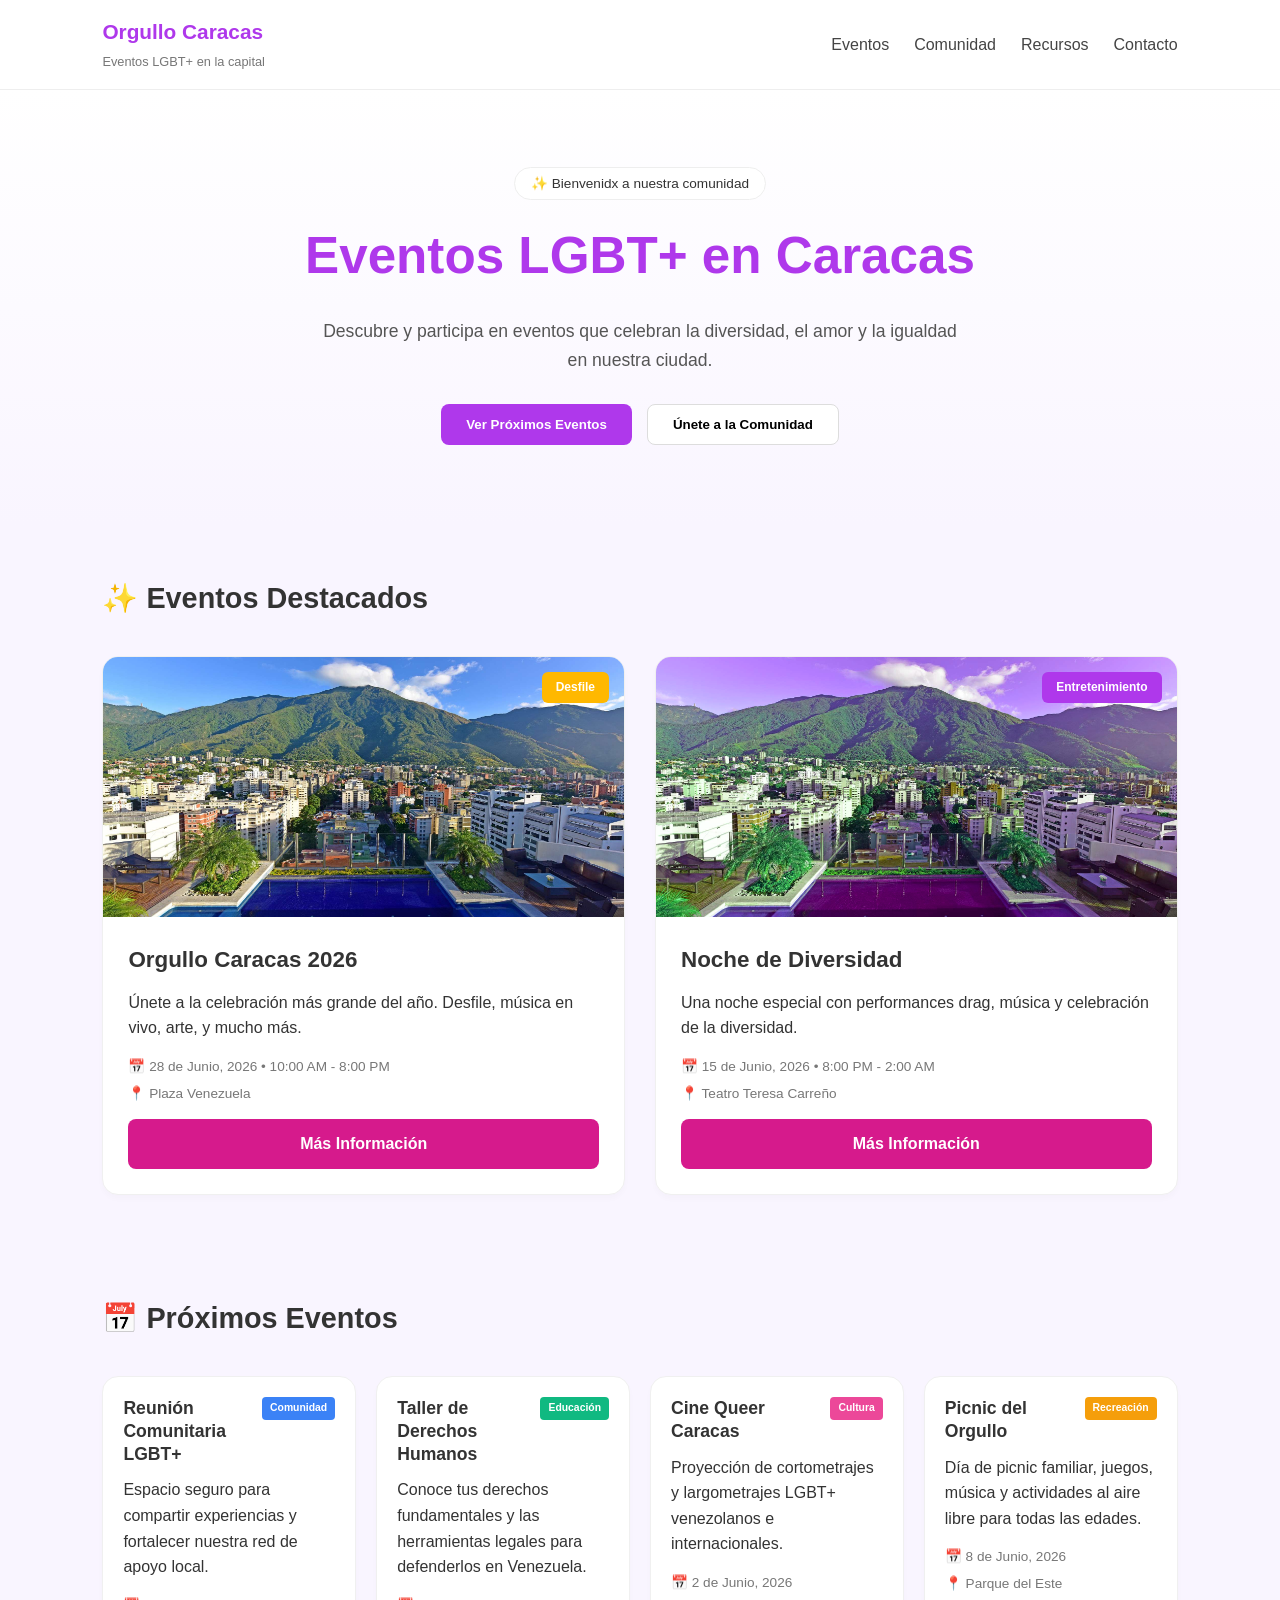
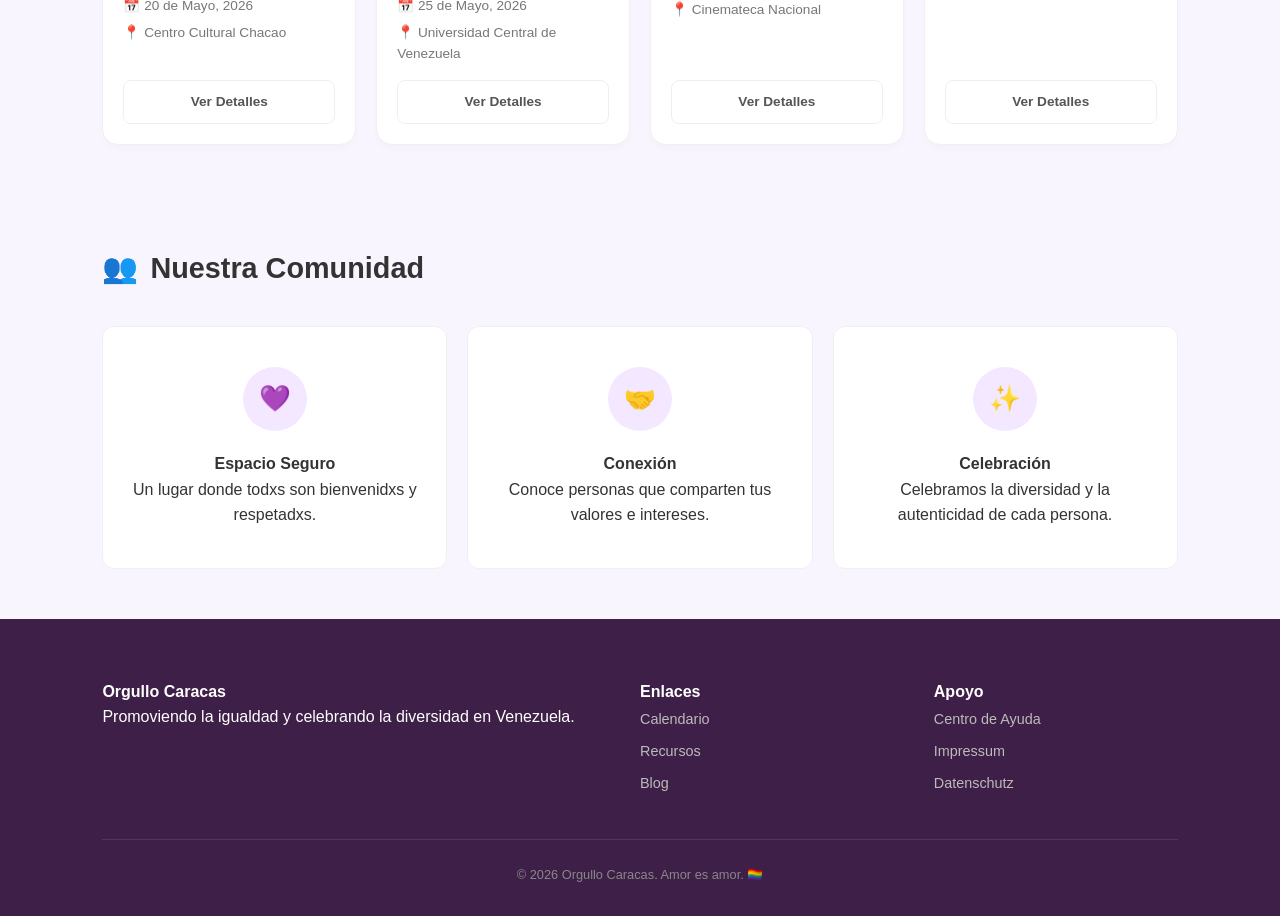
==== index.html @ 5d3c58b3 "Initial commit: mi guayoyo website structure and styles" ====
<!DOCTYPE html>
<html lang="es">
<head>
    <meta charset="UTF-8">
    <meta name="viewport" content="width=device-width, initial-scale=1.0">
    <title>Orgullo Caracas | Eventos LGBT+ en la capital</title>
    <link rel="stylesheet" href="assets/css/style.css">
</head>
<body>

<header>
    <nav>
        <div class="logo">
            <strong>Orgullo Caracas</strong>
            <span>Eventos LGBT+ en la capital</span>
        </div>
        <ul>
            <li><a href="#eventos">Eventos</a></li>
            <li><a href="#comunidad">Comunidad</a></li>
            <li><a href="#recursos">Recursos</a></li>
            <li><a href="#contacto">Contacto</a></li>
        </ul>
    </nav>
</header>

<main>
    <!-- HERO SECTION -->
    <section id="hero">
        <span class="badge">✨ Bienvenidx a nuestra comunidad</span>
        <h1>Eventos LGBT+ en Caracas</h1>
        <p>Descubre y participa en eventos que celebran la diversidad, el amor y la igualdad en nuestra ciudad.</p>
        <div class="hero-btns">
            <button class="btn-primary">Ver Próximos Eventos</button>
            <button class="btn-secondary">Únete a la Comunidad</button>
        </div>
    </section>

    <!-- EVENTOS DESTACADOS -->
    <section id="destacados">
        <h2>✨ Eventos Destacados</h2>
        <div class="grid-large">
            <article>
                <div class="event-image">
                    <img src="assets/img/events/original.jpeg" alt="Orgullo Caracas 2026">
                    <span class="category-tag tag-desfile">Desfile</span>
                </div>
                <div class="card-body">
                    <h3>Orgullo Caracas 2026</h3>
                    <p>Únete a la celebración más grande del año. Desfile, música en vivo, arte, y mucho más.</p>
                    <div class="event-info">
                        <span>📅 28 de Junio, 2026 • 10:00 AM - 8:00 PM</span>
                        <span>📍 Plaza Venezuela</span>
                    </div>
                    <a href="#" class="btn-action">Más Información</a>
                </div>
            </article>

            <article>
                <div class="event-image">
                    <img src="assets/img/events/original.jpeg" alt="Noche de Diversidad" style="filter: hue-rotate(45deg);">
                    <span class="category-tag tag-ent">Entretenimiento</span>
                </div>
                <div class="card-body">
                    <h3>Noche de Diversidad</h3>
                    <p>Una noche especial con performances drag, música y celebración de la diversidad.</p>
                    <div class="event-info">
                        <span>📅 15 de Junio, 2026 • 8:00 PM - 2:00 AM</span>
                        <span>📍 Teatro Teresa Carreño</span>
                    </div>
                    <a href="#" class="btn-action">Más Información</a>
                </div>
            </article>
        </div>
    </section>

    <!-- PRÓXIMOS EVENTOS (Restored Text) -->
    <section id="eventos">
        <h2>📅 Próximos Eventos</h2>
        <div class="grid-small">

            <article class="mini-card">
                <div class="card-header">
                    <h3>Reunión Comunitaria LGBT+</h3>
                    <span class="mini-tag tag-com">Comunidad</span>
                </div>
                <p>Espacio seguro para compartir experiencias y fortalecer nuestra red de apoyo local.</p>
                <div class="mini-info">
                    <span>📅 20 de Mayo, 2026</span>
                    <span>📍 Centro Cultural Chacao</span>
                </div>
                <a href="#" class="btn-outline">Ver Detalles</a>
            </article>

            <article class="mini-card">
                <div class="card-header">
                    <h3>Taller de Derechos Humanos</h3>
                    <span class="mini-tag tag-edu">Educación</span>
                </div>
                <p>Conoce tus derechos fundamentales y las herramientas legales para defenderlos en Venezuela.</p>
                <div class="mini-info">
                    <span>📅 25 de Mayo, 2026</span>
                    <span>📍 Universidad Central de Venezuela</span>
                </div>
                <a href="#" class="btn-outline">Ver Detalles</a>
            </article>

            <article class="mini-card">
                <div class="card-header">
                    <h3>Cine Queer Caracas</h3>
                    <span class="mini-tag tag-cul">Cultura</span>
                </div>
                <p>Proyección de cortometrajes y largometrajes LGBT+ venezolanos e internacionales.</p>
                <div class="mini-info">
                    <span>📅 2 de Junio, 2026</span>
                    <span>📍 Cinemateca Nacional</span>
                </div>
                <a href="#" class="btn-outline">Ver Detalles</a>
            </article>

            <article class="mini-card">
                <div class="card-header">
                    <h3>Picnic del Orgullo</h3>
                    <span class="mini-tag tag-rec">Recreación</span>
                </div>
                <p>Día de picnic familiar, juegos, música y actividades al aire libre para todas las edades.</p>
                <div class="mini-info">
                    <span>📅 8 de Junio, 2026</span>
                    <span>📍 Parque del Este</span>
                </div>
                <a href="#" class="btn-outline">Ver Detalles</a>
            </article>

        </div>
    </section>

    <!-- NUESTRA COMUNIDAD -->
    <section id="comunidad-info">
        <h2><span style="color: #AF38EB;">👥</span> Nuestra Comunidad</h2>
        <div class="comunidad-grid">
            <div class="comunidad-card">
                <div class="icon-circle">💜</div>
                <h4>Espacio Seguro</h4>
                <p>Un lugar donde todxs son bienvenidxs y respetadxs.</p>
            </div>
            <div class="comunidad-card">
                <div class="icon-circle">🤝</div>
                <h4>Conexión</h4>
                <p>Conoce personas que comparten tus valores e intereses.</p>
            </div>
            <div class="comunidad-card">
                <div class="icon-circle">✨</div>
                <h4>Celebración</h4>
                <p>Celebramos la diversidad y la autenticidad de cada persona.</p>
            </div>
        </div>
    </section>
</main>

<footer>
    <div class="footer-grid">
        <div>
            <h4>Orgullo Caracas</h4>
            <p>Promoviendo la igualdad y celebrando la diversidad en Venezuela.</p>
        </div>
        <div>
            <h4>Enlaces</h4>
            <a href="#">Calendario</a><br>
            <a href="#">Recursos</a><br>
            <a href="#">Blog</a>
        </div>
        <div>
            <h4>Apoyo</h4>
            <a href="#">Centro de Ayuda</a><br>
            <a href="legal/impressum.html">Impressum</a><br>
            <a href="legal/datenschutz.html">Datenschutz</a>
        </div>
    </div>
    <p class="copyright">© 2026 Orgullo Caracas. Amor es amor. 🏳️‍🌈</p>
</footer>

</body>
</html>
---- assets/css/style.css ----
/* 1. RESET & BASE STYLES */
* {
    margin: 0;
    padding: 0;
    box-sizing: border-box;
}

body {
    font-family: 'Inter', -apple-system, BlinkMacSystemFont, sans-serif;
    background-color: #F9F5FF;
    color: #333;
    line-height: 1.6;
}

/* 2. NAVIGATION */
header {
    background: white;
    padding: 15px 8%;
    border-bottom: 1px solid #eee;
}

nav {
    display: flex;
    justify-content: space-between;
    align-items: center;
}

.logo strong {
    color: #AF38EB;
    font-size: 1.3rem;
    display: block;
}

.logo span {
    font-size: 0.8rem;
    color: #777;
}

nav ul {
    display: flex;
    list-style: none;
    gap: 25px;
}

nav ul a {
    text-decoration: none;
    color: #444;
    font-weight: 500;
}

/* 3. HERO SECTION */
#hero {
    text-align: center;
    padding: 80px 5%;
    background: linear-gradient(to bottom, #ffffff, #F9F5FF);
}

.badge {
    background: white;
    padding: 8px 16px;
    border-radius: 20px;
    border: 1px solid #eee;
    font-size: 0.85rem;
}

#hero h1 {
    font-size: 3.2rem;
    color: #AF38EB;
    margin: 20px 0;
    font-weight: 800;
}

#hero p {
    max-width: 650px;
    margin: 0 auto 30px;
    font-size: 1.1rem;
    color: #555;
}

.hero-btns {
    display: flex;
    justify-content: center;
    gap: 15px;
}

button {
    padding: 12px 25px;
    border-radius: 8px;
    border: none;
    cursor: pointer;
    font-weight: bold;
    transition: 0.2s;
}

.btn-primary {
    background: #AF38EB;
    color: white;
}

.btn-secondary {
    background: white;
    border: 1px solid #ddd;
}

/* 4. LAYOUT GRIDS */
section {
    padding: 50px 8%;
}

h2 {
    margin-bottom: 35px;
    font-size: 1.8rem;
    display: flex;
    align-items: center;
    gap: 12px;
}

.grid-large {
    display: grid;
    grid-template-columns: 1fr 1fr;
    gap: 30px;
}

.grid-small {
    display: grid;
    grid-template-columns: repeat(4, 1fr);
    gap: 20px;
}

/* 5. CARD STYLING */
article {
    background: white;
    border-radius: 16px;
    border: 1px solid #f0f0f0;
    overflow: hidden;
    display: flex;
    flex-direction: column;
    box-shadow: 0 4px 6px rgba(0,0,0,0.02);
}

/* Large Card Images */
.event-image {
    height: 260px;
    width: 100%;
    position: relative;
}

.event-image img {
    width: 100%;
    height: 100%;
    object-fit: cover; /* Smart cropping to prevent stretching */
}

/* Card Content */
.card-body {
    padding: 25px;
}

.card-body h3 {
    margin-bottom: 12px;
    font-size: 1.4rem;
}

.event-info, .mini-info {
    font-size: 0.85rem;
    color: #777;
    margin: 15px 0;
    display: flex;
    flex-direction: column;
    gap: 5px;
}

/* 6. BUTTONS INSIDE CARDS */
.btn-action {
    display: block;
    text-align: center;
    background: #D61A8C;
    color: white;
    text-decoration: none;
    padding: 12px;
    border-radius: 8px;
    font-weight: bold;
}

.btn-outline {
    display: block;
    text-align: center;
    border: 1px solid #eee;
    color: #555;
    text-decoration: none;
    padding: 10px;
    border-radius: 8px;
    font-size: 0.85rem;
    font-weight: 600;
    margin-top: auto;
}

/* 7. MINI CARDS (Próximos Eventos) */
.mini-card {
    padding: 20px;
    min-height: 320px;
}

.card-header {
    display: flex;
    justify-content: space-between;
    align-items: flex-start;
    margin-bottom: 12px;
}

.card-header h3 {
    font-size: 1.1rem;
    line-height: 1.3;
}

/* 8. CATEGORY TAGS */
.category-tag {
    position: absolute;
    top: 15px;
    right: 15px;
    padding: 6px 14px;
    border-radius: 6px;
    color: white;
    font-size: 0.75rem;
    font-weight: bold;
}

.tag-desfile { background: #FFB800; }
.tag-ent { background: #AF38EB; }

.mini-tag {
    padding: 3px 8px;
    border-radius: 4px;
    color: white;
    font-size: 0.65rem;
    font-weight: bold;
}

.tag-com { background: #3B82F6; }
.tag-edu { background: #10B981; }
.tag-cul { background: #EC4899; }
.tag-rec { background: #F59E0B; }

/* 9. COMUNIDAD SECTION */
.comunidad-grid {
    display: grid;
    grid-template-columns: repeat(3, 1fr);
    gap: 20px;
}

.comunidad-card {
    background: white;
    padding: 40px 25px;
    text-align: center;
    border-radius: 12px;
    border: 1px solid #f0f0f0;
}

.icon-circle {
    width: 64px;
    height: 64px;
    background: #f3e8ff;
    border-radius: 50%;
    display: flex;
    align-items: center;
    justify-content: center;
    margin: 0 auto 20px;
    font-size: 1.6rem;
}

/* 10. FOOTER */
footer {
    background: #3e1f47;
    color: white;
    padding: 60px 8% 30px;
}

.footer-grid {
    display: grid;
    grid-template-columns: 2fr 1fr 1fr;
    gap: 50px;
    margin-bottom: 40px;
}

footer a {
    color: #bbb;
    text-decoration: none;
    font-size: 0.9rem;
    line-height: 2.2;
}

.copyright {
    border-top: 1px solid rgba(255,255,255,0.1);
    padding-top: 25px;
    text-align: center;
    font-size: 0.8rem;
    color: #888;
}
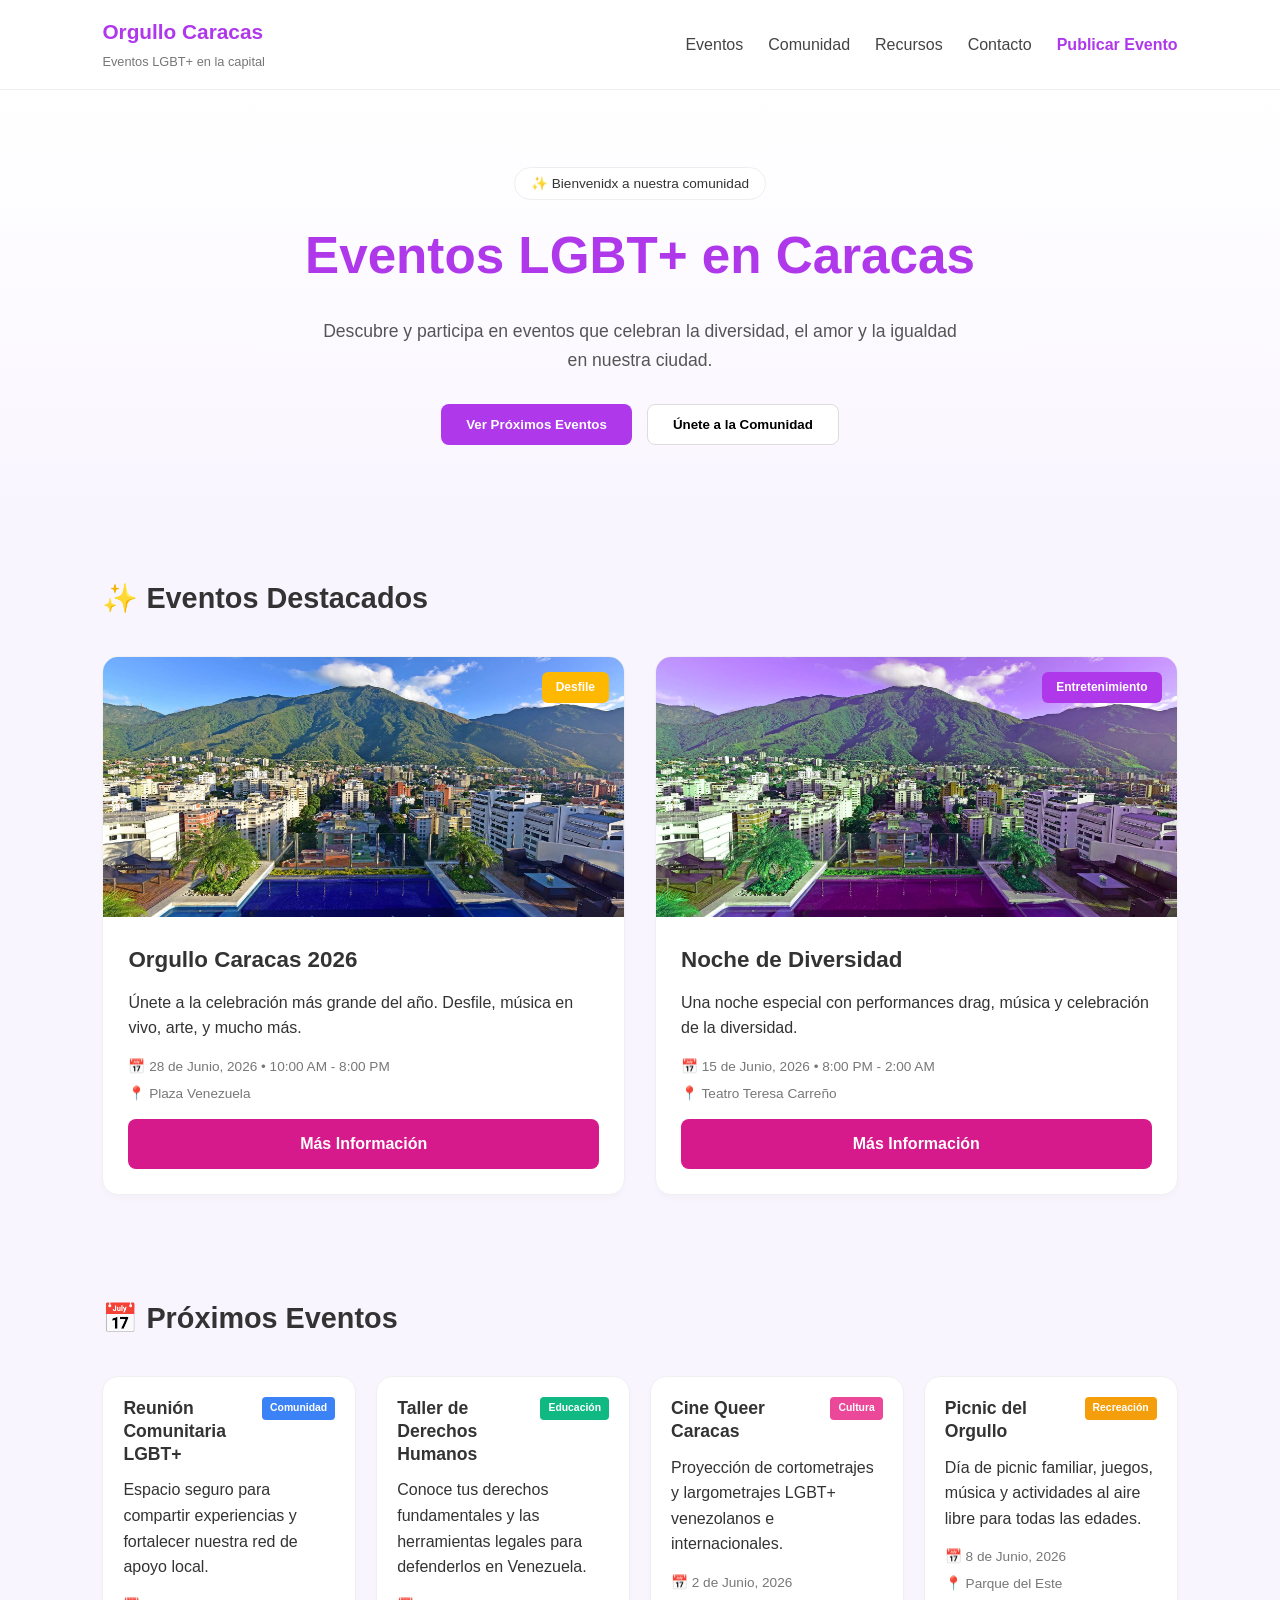
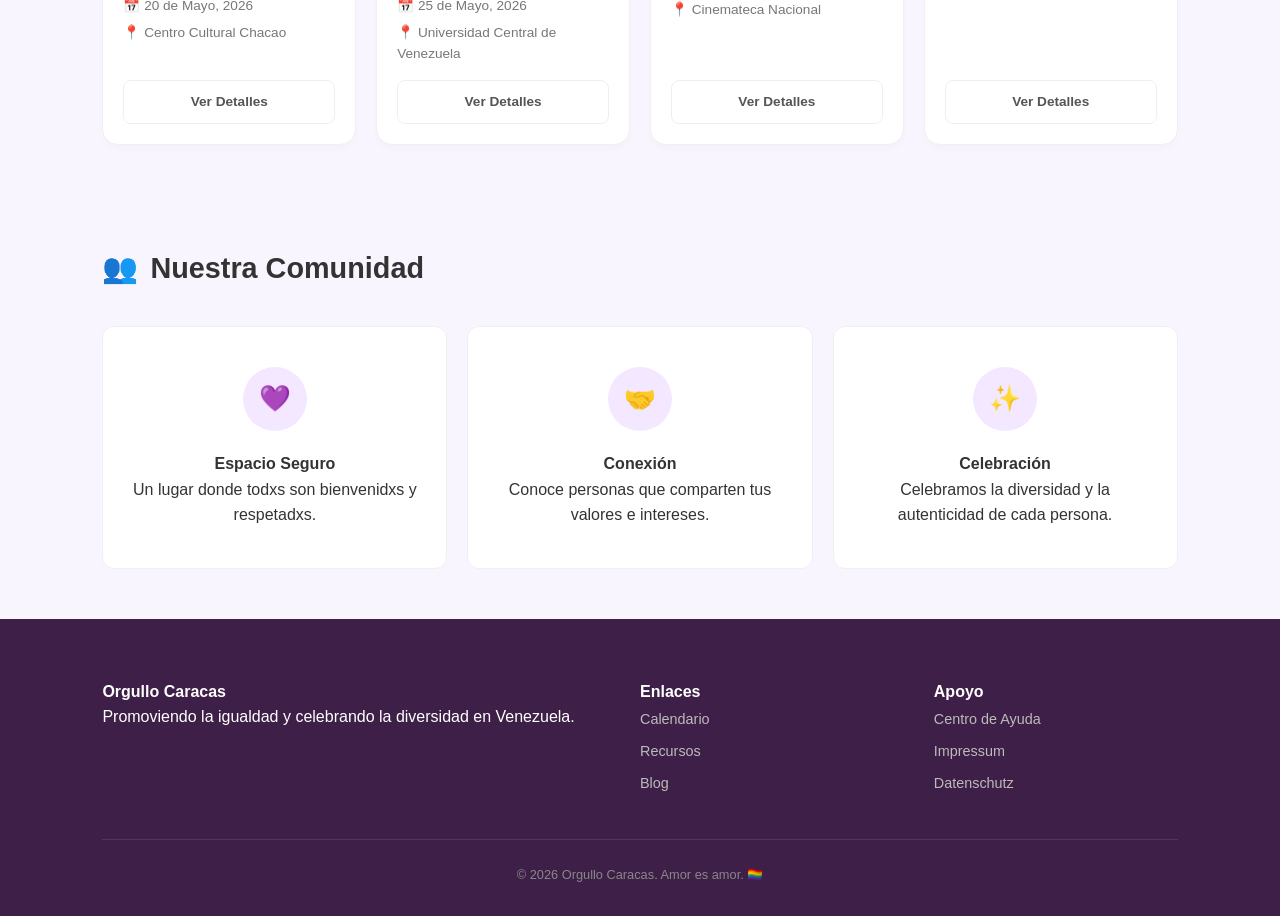
==== commit c55c05f5: "form to publish events" ====
--- a/index.html
+++ b/index.html
@@ -1,182 +1,209 @@
-<!DOCTYPE html>
+<!doctype html>
 <html lang="es">
-<head>
-    <meta charset="UTF-8">
-    <meta name="viewport" content="width=device-width, initial-scale=1.0">
+  <head>
+    <meta charset="UTF-8" />
+    <meta name="viewport" content="width=device-width, initial-scale=1.0" />
     <title>Orgullo Caracas | Eventos LGBT+ en la capital</title>
-    <link rel="stylesheet" href="assets/css/style.css">
-</head>
-<body>
-
-<header>
-    <nav>
+    <link rel="stylesheet" href="assets/css/style.css" />
+  </head>
+  <body>
+    <header>
+      <nav>
         <div class="logo">
-            <strong>Orgullo Caracas</strong>
-            <span>Eventos LGBT+ en la capital</span>
+          <strong>Orgullo Caracas</strong>
+          <span>Eventos LGBT+ en la capital</span>
         </div>
         <ul>
-            <li><a href="#eventos">Eventos</a></li>
-            <li><a href="#comunidad">Comunidad</a></li>
-            <li><a href="#recursos">Recursos</a></li>
-            <li><a href="#contacto">Contacto</a></li>
+          <li><a href="pages/eventos.html">Eventos</a></li>
+          <li><a href="pages/comunidad.html">Comunidad</a></li>
+          <li><a href="pages/recursos.html">Recursos</a></li>
+          <li><a href="pages/contacto.html">Contacto</a></li>
+          <li><a href="pages/crear-evento.html" style="font-weight: bold; color: #af38eb;">Publicar Evento</a></li>
         </ul>
-    </nav>
-</header>
-
-<main>
-    <!-- HERO SECTION -->
-    <section id="hero">
+      </nav>
+    </header>
+
+    <main>
+      <!-- HERO SECTION -->
+      <section id="hero">
         <span class="badge">✨ Bienvenidx a nuestra comunidad</span>
         <h1>Eventos LGBT+ en Caracas</h1>
-        <p>Descubre y participa en eventos que celebran la diversidad, el amor y la igualdad en nuestra ciudad.</p>
+        <p>
+          Descubre y participa en eventos que celebran la diversidad, el amor y
+          la igualdad en nuestra ciudad.
+        </p>
         <div class="hero-btns">
-            <button class="btn-primary">Ver Próximos Eventos</button>
-            <button class="btn-secondary">Únete a la Comunidad</button>
-        </div>
-    </section>
-
-    <!-- EVENTOS DESTACADOS -->
-    <section id="destacados">
+          <button class="btn-primary">Ver Próximos Eventos</button>
+          <button class="btn-secondary">Únete a la Comunidad</button>
+        </div>
+      </section>
+
+      <!-- EVENTOS DESTACADOS -->
+      <section id="destacados">
         <h2>✨ Eventos Destacados</h2>
         <div class="grid-large">
-            <article>
-                <div class="event-image">
-                    <img src="assets/img/events/original.jpeg" alt="Orgullo Caracas 2026">
-                    <span class="category-tag tag-desfile">Desfile</span>
-                </div>
-                <div class="card-body">
-                    <h3>Orgullo Caracas 2026</h3>
-                    <p>Únete a la celebración más grande del año. Desfile, música en vivo, arte, y mucho más.</p>
-                    <div class="event-info">
-                        <span>📅 28 de Junio, 2026 • 10:00 AM - 8:00 PM</span>
-                        <span>📍 Plaza Venezuela</span>
-                    </div>
-                    <a href="#" class="btn-action">Más Información</a>
-                </div>
-            </article>
-
-            <article>
-                <div class="event-image">
-                    <img src="assets/img/events/original.jpeg" alt="Noche de Diversidad" style="filter: hue-rotate(45deg);">
-                    <span class="category-tag tag-ent">Entretenimiento</span>
-                </div>
-                <div class="card-body">
-                    <h3>Noche de Diversidad</h3>
-                    <p>Una noche especial con performances drag, música y celebración de la diversidad.</p>
-                    <div class="event-info">
-                        <span>📅 15 de Junio, 2026 • 8:00 PM - 2:00 AM</span>
-                        <span>📍 Teatro Teresa Carreño</span>
-                    </div>
-                    <a href="#" class="btn-action">Más Información</a>
-                </div>
-            </article>
-        </div>
-    </section>
-
-    <!-- PRÓXIMOS EVENTOS (Restored Text) -->
-    <section id="eventos">
+          <article>
+            <div class="event-image">
+              <img
+                src="assets/img/events/original.jpeg"
+                alt="Orgullo Caracas 2026"
+              />
+              <span class="category-tag tag-desfile">Desfile</span>
+            </div>
+            <div class="card-body">
+              <h3>Orgullo Caracas 2026</h3>
+              <p>
+                Únete a la celebración más grande del año. Desfile, música en
+                vivo, arte, y mucho más.
+              </p>
+              <div class="event-info">
+                <span>📅 28 de Junio, 2026 • 10:00 AM - 8:00 PM</span>
+                <span>📍 Plaza Venezuela</span>
+              </div>
+              <a href="#" class="btn-action">Más Información</a>
+            </div>
+          </article>
+
+          <article>
+            <div class="event-image">
+              <img
+                src="assets/img/events/original.jpeg"
+                alt="Noche de Diversidad"
+                style="filter: hue-rotate(45deg)"
+              />
+              <span class="category-tag tag-ent">Entretenimiento</span>
+            </div>
+            <div class="card-body">
+              <h3>Noche de Diversidad</h3>
+              <p>
+                Una noche especial con performances drag, música y celebración
+                de la diversidad.
+              </p>
+              <div class="event-info">
+                <span>📅 15 de Junio, 2026 • 8:00 PM - 2:00 AM</span>
+                <span>📍 Teatro Teresa Carreño</span>
+              </div>
+              <a href="#" class="btn-action">Más Información</a>
+            </div>
+          </article>
+        </div>
+      </section>
+
+      <!-- PRÓXIMOS EVENTOS (Restored Text) -->
+      <section id="eventos">
         <h2>📅 Próximos Eventos</h2>
         <div class="grid-small">
-
-            <article class="mini-card">
-                <div class="card-header">
-                    <h3>Reunión Comunitaria LGBT+</h3>
-                    <span class="mini-tag tag-com">Comunidad</span>
-                </div>
-                <p>Espacio seguro para compartir experiencias y fortalecer nuestra red de apoyo local.</p>
-                <div class="mini-info">
-                    <span>📅 20 de Mayo, 2026</span>
-                    <span>📍 Centro Cultural Chacao</span>
-                </div>
-                <a href="#" class="btn-outline">Ver Detalles</a>
-            </article>
-
-            <article class="mini-card">
-                <div class="card-header">
-                    <h3>Taller de Derechos Humanos</h3>
-                    <span class="mini-tag tag-edu">Educación</span>
-                </div>
-                <p>Conoce tus derechos fundamentales y las herramientas legales para defenderlos en Venezuela.</p>
-                <div class="mini-info">
-                    <span>📅 25 de Mayo, 2026</span>
-                    <span>📍 Universidad Central de Venezuela</span>
-                </div>
-                <a href="#" class="btn-outline">Ver Detalles</a>
-            </article>
-
-            <article class="mini-card">
-                <div class="card-header">
-                    <h3>Cine Queer Caracas</h3>
-                    <span class="mini-tag tag-cul">Cultura</span>
-                </div>
-                <p>Proyección de cortometrajes y largometrajes LGBT+ venezolanos e internacionales.</p>
-                <div class="mini-info">
-                    <span>📅 2 de Junio, 2026</span>
-                    <span>📍 Cinemateca Nacional</span>
-                </div>
-                <a href="#" class="btn-outline">Ver Detalles</a>
-            </article>
-
-            <article class="mini-card">
-                <div class="card-header">
-                    <h3>Picnic del Orgullo</h3>
-                    <span class="mini-tag tag-rec">Recreación</span>
-                </div>
-                <p>Día de picnic familiar, juegos, música y actividades al aire libre para todas las edades.</p>
-                <div class="mini-info">
-                    <span>📅 8 de Junio, 2026</span>
-                    <span>📍 Parque del Este</span>
-                </div>
-                <a href="#" class="btn-outline">Ver Detalles</a>
-            </article>
-
-        </div>
-    </section>
-
-    <!-- NUESTRA COMUNIDAD -->
-    <section id="comunidad-info">
-        <h2><span style="color: #AF38EB;">👥</span> Nuestra Comunidad</h2>
+          <article class="mini-card">
+            <div class="card-header">
+              <h3>Reunión Comunitaria LGBT+</h3>
+              <span class="mini-tag tag-com">Comunidad</span>
+            </div>
+            <p>
+              Espacio seguro para compartir experiencias y fortalecer nuestra
+              red de apoyo local.
+            </p>
+            <div class="mini-info">
+              <span>📅 20 de Mayo, 2026</span>
+              <span>📍 Centro Cultural Chacao</span>
+            </div>
+            <a href="#" class="btn-outline">Ver Detalles</a>
+          </article>
+
+          <article class="mini-card">
+            <div class="card-header">
+              <h3>Taller de Derechos Humanos</h3>
+              <span class="mini-tag tag-edu">Educación</span>
+            </div>
+            <p>
+              Conoce tus derechos fundamentales y las herramientas legales para
+              defenderlos en Venezuela.
+            </p>
+            <div class="mini-info">
+              <span>📅 25 de Mayo, 2026</span>
+              <span>📍 Universidad Central de Venezuela</span>
+            </div>
+            <a href="#" class="btn-outline">Ver Detalles</a>
+          </article>
+
+          <article class="mini-card">
+            <div class="card-header">
+              <h3>Cine Queer Caracas</h3>
+              <span class="mini-tag tag-cul">Cultura</span>
+            </div>
+            <p>
+              Proyección de cortometrajes y largometrajes LGBT+ venezolanos e
+              internacionales.
+            </p>
+            <div class="mini-info">
+              <span>📅 2 de Junio, 2026</span>
+              <span>📍 Cinemateca Nacional</span>
+            </div>
+            <a href="#" class="btn-outline">Ver Detalles</a>
+          </article>
+
+          <article class="mini-card">
+            <div class="card-header">
+              <h3>Picnic del Orgullo</h3>
+              <span class="mini-tag tag-rec">Recreación</span>
+            </div>
+            <p>
+              Día de picnic familiar, juegos, música y actividades al aire libre
+              para todas las edades.
+            </p>
+            <div class="mini-info">
+              <span>📅 8 de Junio, 2026</span>
+              <span>📍 Parque del Este</span>
+            </div>
+            <a href="#" class="btn-outline">Ver Detalles</a>
+          </article>
+        </div>
+      </section>
+
+      <!-- NUESTRA COMUNIDAD -->
+      <section id="comunidad-info">
+        <h2><span style="color: #af38eb">👥</span> Nuestra Comunidad</h2>
         <div class="comunidad-grid">
-            <div class="comunidad-card">
-                <div class="icon-circle">💜</div>
-                <h4>Espacio Seguro</h4>
-                <p>Un lugar donde todxs son bienvenidxs y respetadxs.</p>
-            </div>
-            <div class="comunidad-card">
-                <div class="icon-circle">🤝</div>
-                <h4>Conexión</h4>
-                <p>Conoce personas que comparten tus valores e intereses.</p>
-            </div>
-            <div class="comunidad-card">
-                <div class="icon-circle">✨</div>
-                <h4>Celebración</h4>
-                <p>Celebramos la diversidad y la autenticidad de cada persona.</p>
-            </div>
-        </div>
-    </section>
-</main>
-
-<footer>
-    <div class="footer-grid">
+          <div class="comunidad-card">
+            <div class="icon-circle">💜</div>
+            <h4>Espacio Seguro</h4>
+            <p>Un lugar donde todxs son bienvenidxs y respetadxs.</p>
+          </div>
+          <div class="comunidad-card">
+            <div class="icon-circle">🤝</div>
+            <h4>Conexión</h4>
+            <p>Conoce personas que comparten tus valores e intereses.</p>
+          </div>
+          <div class="comunidad-card">
+            <div class="icon-circle">✨</div>
+            <h4>Celebración</h4>
+            <p>Celebramos la diversidad y la autenticidad de cada persona.</p>
+          </div>
+        </div>
+      </section>
+    </main>
+
+    <footer>
+      <div class="footer-grid">
         <div>
-            <h4>Orgullo Caracas</h4>
-            <p>Promoviendo la igualdad y celebrando la diversidad en Venezuela.</p>
+          <h4>Orgullo Caracas</h4>
+          <p>
+            Promoviendo la igualdad y celebrando la diversidad en Venezuela.
+          </p>
         </div>
         <div>
-            <h4>Enlaces</h4>
-            <a href="#">Calendario</a><br>
-            <a href="#">Recursos</a><br>
-            <a href="#">Blog</a>
+          <h4>Enlaces</h4>
+          <a href="#">Calendario</a><br />
+          <a href="#">Recursos</a><br />
+          <a href="#">Blog</a>
         </div>
         <div>
-            <h4>Apoyo</h4>
-            <a href="#">Centro de Ayuda</a><br>
-            <a href="legal/impressum.html">Impressum</a><br>
-            <a href="legal/datenschutz.html">Datenschutz</a>
-        </div>
-    </div>
-    <p class="copyright">© 2026 Orgullo Caracas. Amor es amor. 🏳️‍🌈</p>
-</footer>
-
-</body>
-</html>+          <h4>Apoyo</h4>
+          <a href="#">Centro de Ayuda</a><br />
+          <a href="legal/impressum.html">Impressum</a><br />
+          <a href="legal/datenschutz.html">Datenschutz</a>
+        </div>
+      </div>
+      <p class="copyright">© 2026 Orgullo Caracas. Amor es amor. 🏳️‍🌈</p>
+    </footer>
+  </body>
+</html>
--- a/assets/css/style.css
+++ b/assets/css/style.css
@@ -1,298 +1,315 @@
 /* 1. RESET & BASE STYLES */
 * {
-    margin: 0;
-    padding: 0;
-    box-sizing: border-box;
+  margin: 0;
+  padding: 0;
+  box-sizing: border-box;
 }
 
 body {
-    font-family: 'Inter', -apple-system, BlinkMacSystemFont, sans-serif;
-    background-color: #F9F5FF;
-    color: #333;
-    line-height: 1.6;
+  font-family:
+    "Inter",
+    -apple-system,
+    BlinkMacSystemFont,
+    sans-serif;
+  background-color: #f9f5ff;
+  color: #333;
+  line-height: 1.6;
 }
 
 /* 2. NAVIGATION */
 header {
-    background: white;
-    padding: 15px 8%;
-    border-bottom: 1px solid #eee;
+  background: white;
+  padding: 15px 8%;
+  border-bottom: 1px solid #eee;
 }
 
 nav {
-    display: flex;
-    justify-content: space-between;
-    align-items: center;
+  display: flex;
+  justify-content: space-between;
+  align-items: center;
 }
 
 .logo strong {
-    color: #AF38EB;
-    font-size: 1.3rem;
-    display: block;
+  color: #af38eb;
+  font-size: 1.3rem;
+  display: block;
 }
 
 .logo span {
-    font-size: 0.8rem;
-    color: #777;
+  font-size: 0.8rem;
+  color: #777;
 }
 
 nav ul {
-    display: flex;
-    list-style: none;
-    gap: 25px;
+  display: flex;
+  list-style: none;
+  gap: 25px;
 }
 
 nav ul a {
-    text-decoration: none;
-    color: #444;
-    font-weight: 500;
+  text-decoration: none;
+  color: #444;
+  font-weight: 500;
 }
 
 /* 3. HERO SECTION */
 #hero {
-    text-align: center;
-    padding: 80px 5%;
-    background: linear-gradient(to bottom, #ffffff, #F9F5FF);
+  text-align: center;
+  padding: 80px 5%;
+  background: linear-gradient(to bottom, #ffffff, #f9f5ff);
 }
 
 .badge {
-    background: white;
-    padding: 8px 16px;
-    border-radius: 20px;
-    border: 1px solid #eee;
-    font-size: 0.85rem;
+  background: white;
+  padding: 8px 16px;
+  border-radius: 20px;
+  border: 1px solid #eee;
+  font-size: 0.85rem;
 }
 
 #hero h1 {
-    font-size: 3.2rem;
-    color: #AF38EB;
-    margin: 20px 0;
-    font-weight: 800;
+  font-size: 3.2rem;
+  color: #af38eb;
+  margin: 20px 0;
+  font-weight: 800;
 }
 
 #hero p {
-    max-width: 650px;
-    margin: 0 auto 30px;
-    font-size: 1.1rem;
-    color: #555;
+  max-width: 650px;
+  margin: 0 auto 30px;
+  font-size: 1.1rem;
+  color: #555;
 }
 
 .hero-btns {
-    display: flex;
-    justify-content: center;
-    gap: 15px;
+  display: flex;
+  justify-content: center;
+  gap: 15px;
 }
 
 button {
-    padding: 12px 25px;
-    border-radius: 8px;
-    border: none;
-    cursor: pointer;
-    font-weight: bold;
-    transition: 0.2s;
+  padding: 12px 25px;
+  border-radius: 8px;
+  border: none;
+  cursor: pointer;
+  font-weight: bold;
+  transition: 0.2s;
 }
 
 .btn-primary {
-    background: #AF38EB;
-    color: white;
+  background: #af38eb;
+  color: white;
 }
 
 .btn-secondary {
-    background: white;
-    border: 1px solid #ddd;
+  background: white;
+  border: 1px solid #ddd;
 }
 
 /* 4. LAYOUT GRIDS */
 section {
-    padding: 50px 8%;
+  padding: 50px 8%;
 }
 
 h2 {
-    margin-bottom: 35px;
-    font-size: 1.8rem;
-    display: flex;
-    align-items: center;
-    gap: 12px;
+  margin-bottom: 35px;
+  font-size: 1.8rem;
+  display: flex;
+  align-items: center;
+  gap: 12px;
 }
 
 .grid-large {
-    display: grid;
-    grid-template-columns: 1fr 1fr;
-    gap: 30px;
+  display: grid;
+  grid-template-columns: 1fr 1fr;
+  gap: 30px;
 }
 
 .grid-small {
-    display: grid;
-    grid-template-columns: repeat(4, 1fr);
-    gap: 20px;
+  display: grid;
+  grid-template-columns: repeat(4, 1fr);
+  gap: 20px;
 }
 
 /* 5. CARD STYLING */
 article {
-    background: white;
-    border-radius: 16px;
-    border: 1px solid #f0f0f0;
-    overflow: hidden;
-    display: flex;
-    flex-direction: column;
-    box-shadow: 0 4px 6px rgba(0,0,0,0.02);
+  background: white;
+  border-radius: 16px;
+  border: 1px solid #f0f0f0;
+  overflow: hidden;
+  display: flex;
+  flex-direction: column;
+  box-shadow: 0 4px 6px rgba(0, 0, 0, 0.02);
 }
 
 /* Large Card Images */
 .event-image {
-    height: 260px;
-    width: 100%;
-    position: relative;
+  height: 260px;
+  width: 100%;
+  position: relative;
 }
 
 .event-image img {
-    width: 100%;
-    height: 100%;
-    object-fit: cover; /* Smart cropping to prevent stretching */
+  width: 100%;
+  height: 100%;
+  object-fit: cover; /* Smart cropping to prevent stretching */
 }
 
 /* Card Content */
 .card-body {
-    padding: 25px;
+  padding: 25px;
 }
 
 .card-body h3 {
-    margin-bottom: 12px;
-    font-size: 1.4rem;
-}
-
-.event-info, .mini-info {
-    font-size: 0.85rem;
-    color: #777;
-    margin: 15px 0;
-    display: flex;
-    flex-direction: column;
-    gap: 5px;
+  margin-bottom: 12px;
+  font-size: 1.4rem;
+}
+
+.event-info,
+.mini-info {
+  font-size: 0.85rem;
+  color: #777;
+  margin: 15px 0;
+  display: flex;
+  flex-direction: column;
+  gap: 5px;
 }
 
 /* 6. BUTTONS INSIDE CARDS */
 .btn-action {
-    display: block;
-    text-align: center;
-    background: #D61A8C;
-    color: white;
-    text-decoration: none;
-    padding: 12px;
-    border-radius: 8px;
-    font-weight: bold;
+  display: block;
+  text-align: center;
+  background: #d61a8c;
+  color: white;
+  text-decoration: none;
+  padding: 12px;
+  border-radius: 8px;
+  font-weight: bold;
 }
 
 .btn-outline {
-    display: block;
-    text-align: center;
-    border: 1px solid #eee;
-    color: #555;
-    text-decoration: none;
-    padding: 10px;
-    border-radius: 8px;
-    font-size: 0.85rem;
-    font-weight: 600;
-    margin-top: auto;
+  display: block;
+  text-align: center;
+  border: 1px solid #eee;
+  color: #555;
+  text-decoration: none;
+  padding: 10px;
+  border-radius: 8px;
+  font-size: 0.85rem;
+  font-weight: 600;
+  margin-top: auto;
 }
 
 /* 7. MINI CARDS (Próximos Eventos) */
 .mini-card {
-    padding: 20px;
-    min-height: 320px;
+  padding: 20px;
+  min-height: 320px;
 }
 
 .card-header {
-    display: flex;
-    justify-content: space-between;
-    align-items: flex-start;
-    margin-bottom: 12px;
+  display: flex;
+  justify-content: space-between;
+  align-items: flex-start;
+  margin-bottom: 12px;
 }
 
 .card-header h3 {
-    font-size: 1.1rem;
-    line-height: 1.3;
+  font-size: 1.1rem;
+  line-height: 1.3;
 }
 
 /* 8. CATEGORY TAGS */
 .category-tag {
-    position: absolute;
-    top: 15px;
-    right: 15px;
-    padding: 6px 14px;
-    border-radius: 6px;
-    color: white;
-    font-size: 0.75rem;
-    font-weight: bold;
-}
-
-.tag-desfile { background: #FFB800; }
-.tag-ent { background: #AF38EB; }
+  position: absolute;
+  top: 15px;
+  right: 15px;
+  padding: 6px 14px;
+  border-radius: 6px;
+  color: white;
+  font-size: 0.75rem;
+  font-weight: bold;
+}
+
+.tag-desfile {
+  background: #ffb800;
+}
+.tag-ent {
+  background: #af38eb;
+}
 
 .mini-tag {
-    padding: 3px 8px;
-    border-radius: 4px;
-    color: white;
-    font-size: 0.65rem;
-    font-weight: bold;
-}
-
-.tag-com { background: #3B82F6; }
-.tag-edu { background: #10B981; }
-.tag-cul { background: #EC4899; }
-.tag-rec { background: #F59E0B; }
+  padding: 3px 8px;
+  border-radius: 4px;
+  color: white;
+  font-size: 0.65rem;
+  font-weight: bold;
+}
+
+.tag-com {
+  background: #3b82f6;
+}
+.tag-edu {
+  background: #10b981;
+}
+.tag-cul {
+  background: #ec4899;
+}
+.tag-rec {
+  background: #f59e0b;
+}
 
 /* 9. COMUNIDAD SECTION */
 .comunidad-grid {
-    display: grid;
-    grid-template-columns: repeat(3, 1fr);
-    gap: 20px;
+  display: grid;
+  grid-template-columns: repeat(3, 1fr);
+  gap: 20px;
 }
 
 .comunidad-card {
-    background: white;
-    padding: 40px 25px;
-    text-align: center;
-    border-radius: 12px;
-    border: 1px solid #f0f0f0;
+  background: white;
+  padding: 40px 25px;
+  text-align: center;
+  border-radius: 12px;
+  border: 1px solid #f0f0f0;
 }
 
 .icon-circle {
-    width: 64px;
-    height: 64px;
-    background: #f3e8ff;
-    border-radius: 50%;
-    display: flex;
-    align-items: center;
-    justify-content: center;
-    margin: 0 auto 20px;
-    font-size: 1.6rem;
+  width: 64px;
+  height: 64px;
+  background: #f3e8ff;
+  border-radius: 50%;
+  display: flex;
+  align-items: center;
+  justify-content: center;
+  margin: 0 auto 20px;
+  font-size: 1.6rem;
 }
 
 /* 10. FOOTER */
 footer {
-    background: #3e1f47;
-    color: white;
-    padding: 60px 8% 30px;
+  background: #3e1f47;
+  color: white;
+  padding: 60px 8% 30px;
 }
 
 .footer-grid {
-    display: grid;
-    grid-template-columns: 2fr 1fr 1fr;
-    gap: 50px;
-    margin-bottom: 40px;
+  display: grid;
+  grid-template-columns: 2fr 1fr 1fr;
+  gap: 50px;
+  margin-bottom: 40px;
 }
 
 footer a {
-    color: #bbb;
-    text-decoration: none;
-    font-size: 0.9rem;
-    line-height: 2.2;
+  color: #bbb;
+  text-decoration: none;
+  font-size: 0.9rem;
+  line-height: 2.2;
 }
 
 .copyright {
-    border-top: 1px solid rgba(255,255,255,0.1);
-    padding-top: 25px;
-    text-align: center;
-    font-size: 0.8rem;
-    color: #888;
-}+  border-top: 1px solid rgba(255, 255, 255, 0.1);
+  padding-top: 25px;
+  text-align: center;
+  font-size: 0.8rem;
+  color: #888;
+}
